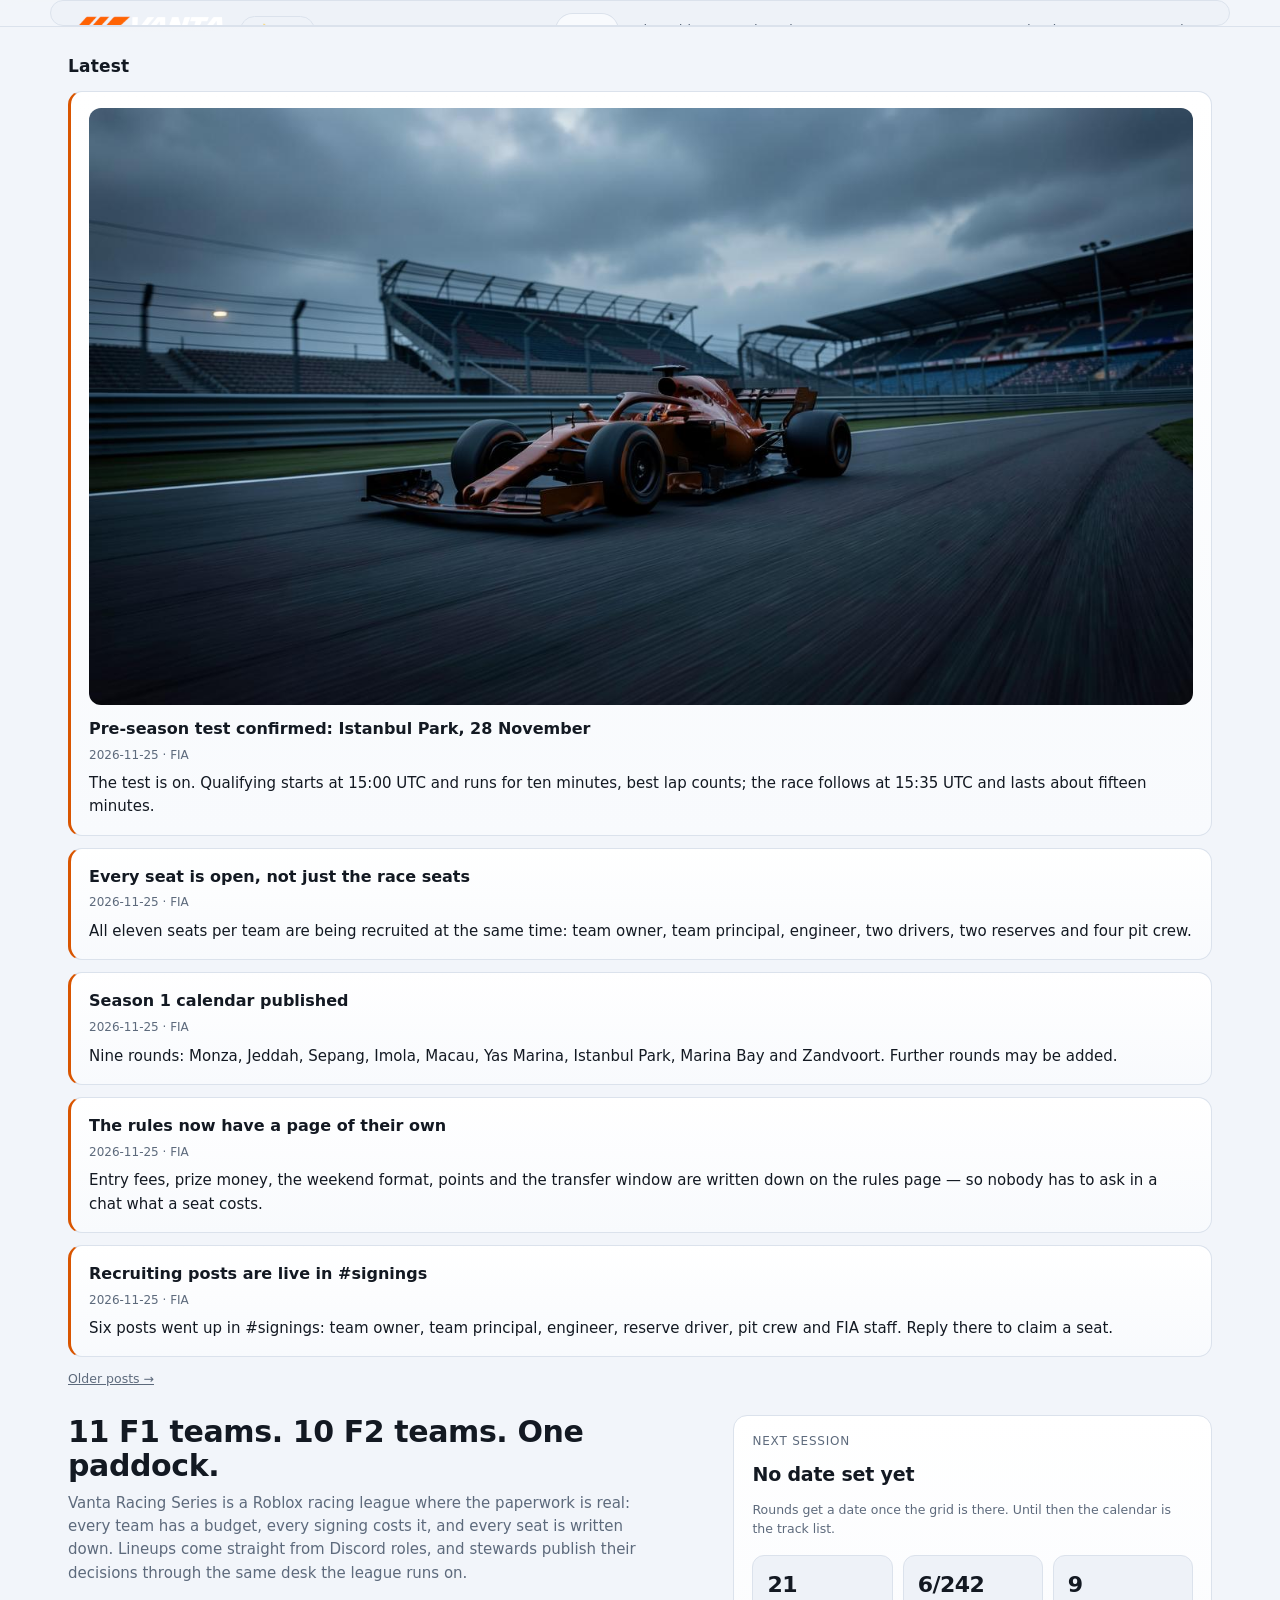
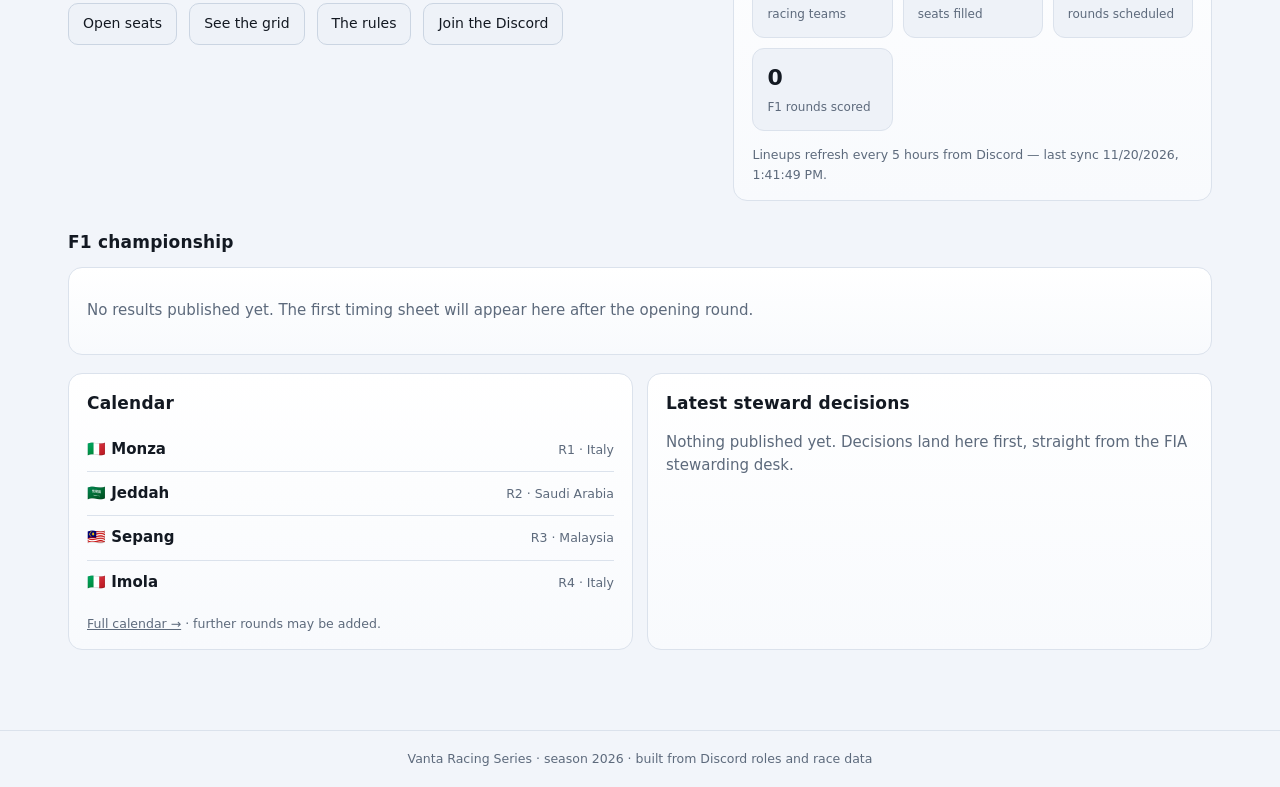
==== index.html @ ea8f4571 "Start the fantasy builder with two empty slots. The picker rendered nothing because the picks array " ====
<!DOCTYPE html>
<html lang="en">
<head>
  <meta charset="utf-8">
  <meta name="viewport" content="width=device-width, initial-scale=1">
  <title>Vanta Racing Series</title>
  <meta name="description" content="Vanta Racing Series — Roblox racing league with F1 and F2 divisions, the full grid, race standings, fantasy championship and a steward desk.">
  <link rel="icon" type="image/png" href="assets/favicon.png">
  <link rel="stylesheet" href="assets/style.css?v=20261126d">
</head>
<body>
  <main class="wrap"><div id="app"><p class="muted">Loading…</p></div></main>
  <script src="assets/app.js?v=20261126d"></script>
  <script>
    (async () => {
      const host = document.getElementById("app");
      try {
        const [cfg, lineups, results, schedule, decisions, news] = await Promise.all([
          VRS.json("data/config.json"),
          VRS.json("data/lineups.json"),
          VRS.json("data/results.json"),
          VRS.json("data/schedule.json"),
          VRS.json("data/decisions.json"),
          VRS.json("data/news.json").catch(() => ({ items: [] })),
        ]);
        const pal = await VRS.palette();
        VRS.shell(cfg, "index.html");

        const rounds = results.rounds || [];
        const teams = lineups.teams || [];
        const slots = cfg.slots || [];
        const racing = teams.filter((t) => t.division === "F1" || t.division === "F2");
        const slotApplies = (slot, team) =>
          slot.teams ? slot.teams.includes(team.key) : team.division !== "FIA";
        const seats = teams.reduce(
          (n, team) =>
            n +
            slots
              .filter((slot) => slotApplies(slot, team))
              .reduce((m, slot) => m + (slot.capacity || 1), 0),
          0
        );
        const filled = teams.reduce(
          (n, team) =>
            n + Object.values(team.slots || {}).reduce((m, slot) => m + (slot.members || []).length, 0),
          0
        );
        const calendar = (schedule.rounds || []).slice().sort((a, b) => a.round - b.round);
        const f1 = VRS.computeStandings(rounds, cfg, "F1");
        const top = f1.drivers.slice(0, 5);
        const latest = (decisions.decisions || []).slice(-3).reverse();
        const f1Teams = racing.filter((t) => t.division === "F1").length;
        const f2Teams = racing.filter((t) => t.division === "F2").length;
        const items = (news.items || [])
          .slice()
          .sort((a, b) => String(b.at || "").localeCompare(String(a.at || "")))
          .slice(0, 5);
        const next = VRS.nextEvent(schedule, cfg);

        host.innerHTML = `
          <h2 style="margin-top:0">Latest</h2>
          <div class="news">
            ${
              items.length
                ? items
                    .map(
                      (item) => `<article class="card newsitem">
                        ${
                          item.image
                            ? `<img src="${VRS.esc(item.image)}" alt="${VRS.esc(
                                item.imageAlt || ""
                              )}" loading="lazy" style="width:100%;height:auto;border-radius:12px;margin:0 0 12px;display:block">`
                            : ""
                        }
                        <h3>${VRS.esc(item.title || "Announcement")}</h3>
                        <p class="meta">${VRS.esc(String(item.at || "").slice(0, 10))}${
                        item.by ? ` · ${VRS.esc(item.by)}` : ""
                      }</p>
                        <p>${VRS.esc(String(item.body || "").split(/\n\s*\n/)[0])}</p>
                      </article>`
                    )
                    .join("") +
                  `<p class="small muted" style="margin:0"><a href="news.html">Older posts →</a></p>`
                : `<div class="card muted">Nothing published yet.</div>`
            }
          </div>

          <div class="hero" style="margin-top:26px">
            <div>
              <h1>${f1Teams} F1 teams. ${f2Teams} F2 teams. One paddock.</h1>
              <p class="lead">Vanta Racing Series is a Roblox racing league where the
              paperwork is real: every team has a budget, every signing costs it, and
              every seat is written down. Lineups come straight from Discord roles, and
              stewards publish their decisions through the same desk the league runs on.</p>
              <div class="row">
                <a class="btn" href="seats.html">Open seats</a>
                <a class="btn" href="grid.html">See the grid</a>
                <a class="btn" href="rules.html">The rules</a>
                ${cfg.discordInvite ? `<a class="btn" href="${VRS.esc(cfg.discordInvite)}" target="_blank" rel="noopener">Join the Discord</a>` : ""}
              </div>
            </div>
            <div class="card">
              ${VRS.countdown(next)}
              <div class="stats" style="margin-top:16px">
                <div class="stat"><b>${racing.length}</b><span>racing teams</span></div>
                <div class="stat"><b>${filled}/${seats}</b><span>seats filled</span></div>
                <div class="stat"><b>${calendar.length}</b><span>rounds scheduled</span></div>
                <div class="stat"><b>${f1.rounds}</b><span>F1 rounds scored</span></div>
              </div>
              <p class="small muted" style="margin:14px 0 0">Lineups refresh every
              ${VRS.esc(cfg.syncHours || 5)} hours from Discord${
                lineups.generatedAt
                  ? ` — last sync ${VRS.esc(new Date(lineups.generatedAt).toLocaleString())}`
                  : ""
              }.</p>
            </div>
          </div>

          <h2>F1 championship</h2>
          <div class="card">
            ${
              top.length
                ? `<table><thead><tr><th class="pos">#</th><th>Driver</th><th>Team</th>
                   <th class="num">Wins</th><th class="num">Podiums</th><th class="num">Pts</th></tr></thead>
                   <tbody>${top
                     .map(
                       (d, i) => `<tr><td class="pos">${i + 1}</td>
                       <td><b>${VRS.esc(d.driver)}</b></td>
                       <td class="muted"><span style="display:inline-block;width:8px;height:8px;border-radius:50%;background:${VRS.colorOf(
                         pal, d.team
                       )};margin-right:7px"></span>${VRS.esc(VRS.teamName(lineups, d.team))}</td>
                       <td class="num">${d.wins}</td><td class="num">${d.podiums}</td>
                       <td class="num"><b>${d.points}</b></td></tr>`
                     )
                     .join("")}</tbody></table>
                   <p class="small muted" style="margin:10px 0 0">
                   <a href="races.html">Full standings →</a></p>`
                : `<p class="muted">No results published yet. The first timing sheet
                   will appear here after the opening round.</p>`
            }
          </div>

          <div class="grid2" style="margin-top:18px">
            <div class="card">
              <h2 style="margin-top:0">Calendar</h2>
              ${
                calendar.length
                  ? `<ul class="list">${calendar
                      .slice(0, 4)
                      .map(
                        (r) => `<li><span class="spread">
                          <b>${VRS.esc(r.flag || "🏁")} ${VRS.esc(r.circuit || "TBA")}</b>
                          <span class="small muted">R${VRS.esc(r.round)} · ${VRS.esc(
                            r.country || ""
                          )}</span></span></li>`
                      )
                      .join("")}</ul>
                    <p class="small muted" style="margin:10px 0 0">
                    <a href="schedule.html">Full calendar →</a> · further rounds may be added.</p>`
                  : `<p class="muted">No rounds published yet. <a href="schedule.html">Calendar →</a></p>`
              }
            </div>
            <div class="card">
              <h2 style="margin-top:0">Latest steward decisions</h2>
              ${
                latest.length
                  ? `<ul class="list">${latest
                      .map(
                        (d) => `<li><b>${VRS.esc(d.subject || "—")}</b>
                        <span class="chip">R${VRS.esc(d.round)}</span>
                        <div class="small muted">${VRS.esc((d.text || "").slice(0, 140))}</div></li>`
                      )
                      .join("")}</ul>`
                  : `<p class="muted">Nothing published yet. Decisions land here first,
                     straight from the FIA stewarding desk.</p>`
              }
            </div>
          </div>`;
      } catch (error) {
        VRS.fail(host, error);
      }
    })();
  </script>
</body>
</html>
---- assets/style.css ----
:root {
  --bg: #0b0d10;
  --panel: #12161c;
  --panel-2: #171c24;
  --panel-3: #0e1218;
  --line: #242c38;
  --dash: #1c232d;
  --ink: #e8edf5;
  --muted: #8f9aab;
  --accent: #ff6a00;
  --green: #19c37d;
  --warn: #e0a800;
  --input-bg: #0b0f14;
  --btn-bg: #1b232e;
  --btn-hover: #222c39;
  --btn-line: #33404f;
  --row-hover: #0f141b;
  --glow: rgba(255, 106, 0, .16);
  --radius: 14px;
  color-scheme: dark;
}

:root[data-theme="light"] {
  --bg: #f2f5fa;
  --panel: #ffffff;
  --panel-2: #f8fafd;
  --panel-3: #eef2f8;
  --line: #dbe2ec;
  --dash: #e4eaf2;
  --ink: #131922;
  --muted: #5d6a7c;
  --accent: #d95500;
  --green: #0f9d63;
  --warn: #a87700;
  --input-bg: #ffffff;
  --btn-bg: #eef2f8;
  --btn-hover: #e3e9f2;
  --btn-line: #cbd5e2;
  --row-hover: #f6f9fd;
  --glow: rgba(217, 85, 0, .1);
  color-scheme: light;
}

* { box-sizing: border-box; }

body {
  margin: 0;
  background:
    radial-gradient(1100px 460px at 12% -10%, var(--glow) 0%, transparent 60%),
    var(--bg);
  color: var(--ink);
  font: 15px/1.55 "Segoe UI", system-ui, -apple-system, sans-serif;
}

a { color: inherit; }

.top {
  position: sticky; top: 0; z-index: 20;
  background: color-mix(in srgb, var(--bg) 88%, transparent);
  backdrop-filter: blur(10px);
  border-bottom: 1px solid var(--line);
}
.top .bar {
  max-width: 1180px; margin: 0 auto; padding: 12px 18px;
  display: flex; gap: 14px; align-items: center; flex-wrap: wrap;
}
.brand { display: block; line-height: 0; }
.brand img { height: 32px; width: auto; display: block; }
@media (max-width: 520px) { .brand img { height: 26px; } }
nav { display: flex; gap: 4px; flex-wrap: wrap; margin-left: auto; }
nav a {
  padding: 7px 12px; border-radius: 999px; text-decoration: none;
  color: var(--muted); font-size: 13.5px; white-space: nowrap;
}
nav a:hover { background: var(--panel-2); color: var(--ink); }
nav a.on { background: var(--panel-2); color: var(--ink); box-shadow: inset 0 0 0 1px var(--line); }

.themebtn {
  padding: 7px 11px; border-radius: 999px; font-size: 13px; line-height: 1;
  background: var(--panel-3); border: 1px solid var(--line); color: var(--muted);
  cursor: pointer; white-space: nowrap;
}
.themebtn:hover { background: var(--btn-hover); color: var(--ink); }

.wrap { max-width: 1180px; margin: 0 auto; padding: 26px 18px 80px; }

h1 { font-size: 30px; line-height: 1.15; margin: 0 0 8px; letter-spacing: -.4px; }
h2 { font-size: 17px; margin: 28px 0 12px; letter-spacing: .2px; }
h3 { font-size: 15px; margin: 0 0 6px; }
p.lead { color: var(--muted); max-width: 62ch; margin: 0 0 18px; }
.muted { color: var(--muted); }
.small { font-size: 12.5px; }

.card {
  background: linear-gradient(180deg, var(--panel) 0%, var(--panel-2) 100%);
  border: 1px solid var(--line);
  border-radius: var(--radius);
  padding: 16px 18px;
}

.row { display: flex; gap: 12px; flex-wrap: wrap; align-items: center; }
.spread { display: flex; justify-content: space-between; gap: 12px; align-items: baseline; flex-wrap: wrap; }

/* ---- news ---- */
.news { display: grid; gap: 12px; }
.newsitem { border-left: 3px solid var(--accent); }
.newsitem h3 { font-size: 16px; margin: 0 0 4px; }
.newsitem .meta { font-size: 12px; color: var(--muted); margin: 0 0 8px; }
.newsitem p { margin: 0; white-space: pre-wrap; }

/* ---- countdown ---- */
.countdown { display: grid; gap: 10px; }
.cdlabel { font-size: 12px; letter-spacing: .8px; text-transform: uppercase; color: var(--muted); }
.cdtitle { font-size: 19px; font-weight: 700; letter-spacing: -.2px; }
.cdgrid { display: grid; grid-template-columns: repeat(4, minmax(56px, 1fr)); gap: 8px; max-width: 380px; }
.cdcell {
  background: var(--panel-3); border: 1px solid var(--line); border-radius: 12px;
  padding: 10px 6px; text-align: center;
}
.cdcell b { display: block; font-size: 24px; letter-spacing: -.6px; font-variant-numeric: tabular-nums; }
.cdcell span { font-size: 10.5px; letter-spacing: .7px; text-transform: uppercase; color: var(--muted); }
.cddone { color: var(--green); font-weight: 700; }

/* ---- seat board ---- */
.seatgrid { display: grid; grid-template-columns: repeat(auto-fill, minmax(300px, 1fr)); gap: 12px; }
.seatcard { border-top: 3px solid var(--line); }
.seatcard .head { display: flex; justify-content: space-between; align-items: center; gap: 8px; margin-bottom: 4px; }
.seatcard .name { font-weight: 700; }
.seatcard .count { font-size: 12.5px; color: var(--muted); margin-bottom: 8px; }
.seatline {
  display: grid; grid-template-columns: 22px 96px 1fr; gap: 8px;
  align-items: baseline; padding: 4px 0; border-bottom: 1px dashed var(--dash);
}
.seatline:last-child { border-bottom: 0; }
.seatline .code { font-size: 12px; }
.seatline .role { font-size: 10.5px; letter-spacing: .6px; text-transform: uppercase; color: var(--muted); }
.seatline .who { font-size: 14px; }
.seatline .who.open { color: var(--muted); font-style: italic; }
.bar { height: 6px; border-radius: 999px; background: var(--panel-3); overflow: hidden; border: 1px solid var(--line); }
.bar > i { display: block; height: 100%; background: var(--accent); }

/* ---- rules ---- */
.rules { display: grid; gap: 14px; max-width: 78ch; }
.rules h2 { margin: 0 0 8px; font-size: 16px; }
.rules p, .rules li { color: var(--muted); }
.rules p { margin: 0 0 8px; }
.rules ul { margin: 0; padding-left: 20px; }
.rules li { margin-bottom: 4px; }
.rules b { color: var(--ink); }
.kv { display: grid; grid-template-columns: 1fr auto; gap: 6px 14px; font-size: 14px; }
.kv span { color: var(--muted); }
.kv b { text-align: right; font-variant-numeric: tabular-nums; }

.chip {
  display: inline-block; padding: 2px 8px; border-radius: 999px;
  font-size: 11.5px; font-weight: 700; letter-spacing: .4px;
  border: 1px solid var(--line); color: var(--muted); background: var(--panel-3);
}
.rwrap { overflow-x: auto; }
.rhead, .rrow {
  display: grid; min-width: 640px;
  grid-template-columns: 26px 1.3fr 1fr 30px 44px 1fr 84px;
  gap: 6px; align-items: center;
}
.rhead { padding: 0 4px 6px; }
.rrow { padding: 4px 0; border-bottom: 1px dashed var(--dash); }
.rrow input, .rrow select { padding: 6px 8px; font-size: 13px; }
.rpos { color: var(--muted); font-weight: 800; font-size: 12px; text-align: center; }
.rflag { display: flex; justify-content: center; }
.rflag input { width: auto; }
.rrow button.r { padding: 2px 6px; font-size: 12px; border-radius: 6px; }
.rmove { display: flex; gap: 3px; }

.circuits { display: grid; grid-template-columns: repeat(auto-fill, minmax(210px, 1fr)); gap: 12px; }
.circuit .flag { font-size: 30px; line-height: 1.1; }
.circuit h3 { font-size: 18px; margin: 6px 0 2px; }
.circuit:hover { border-color: var(--btn-line); }

.chip.f1 { color: #ffb3ba; border-color: #4a1f26; }
.chip.f2 { color: #a9d3ff; border-color: #1f3550; }
.chip.org { color: #cfd6de; border-color: #2a323d; }
.chip.open { color: #7ee2b4; border-color: #1d4a38; }
.chip.taken { color: #ffb4b4; border-color: #4a2323; }
.chip.demo { color: #ffd97a; border-color: #4a3d18; }
:root[data-theme="light"] .chip.f1 { color: #a11526; border-color: #f0c2c8; background: #fdf1f2; }
:root[data-theme="light"] .chip.f2 { color: #0b4f8a; border-color: #c2d9ef; background: #eff6fd; }
:root[data-theme="light"] .chip.org { color: #414c5c; border-color: #d7dee8; }
:root[data-theme="light"] .chip.open { color: #0b6b48; border-color: #bfe3d3; background: #effaf5; }
:root[data-theme="light"] .chip.taken { color: #a11f1f; border-color: #f0c8c8; background: #fdf1f1; }
:root[data-theme="light"] .chip.demo { color: #7a5b00; border-color: #ecdcae; background: #fdf8e8; }

.teams { display: grid; grid-template-columns: repeat(auto-fill, minmax(268px, 1fr)); gap: 12px; }
.team { display: flex; flex-direction: column; gap: 10px; border-top: 3px solid var(--line); }
.team .head { display: flex; justify-content: space-between; align-items: center; gap: 8px; }
.team .name { font-weight: 700; }
.slot {
  display: grid; grid-template-columns: 20px 88px 1fr; gap: 8px;
  align-items: baseline; padding: 3px 0; border-bottom: 1px dashed var(--dash);
}
.slot:last-child { border-bottom: 0; }
.slot .code { font-weight: 800; font-size: 11px; color: var(--muted); }
.slot .seat {
  color: var(--muted); font-size: 10.5px; letter-spacing: .6px;
  text-transform: uppercase; white-space: nowrap; overflow: hidden; text-overflow: ellipsis;
}
.slot .who { color: var(--ink); }
.slot .who.vacant { color: var(--muted); font-style: italic; }

table { width: 100%; border-collapse: collapse; }
th, td { text-align: left; padding: 9px 10px; border-bottom: 1px solid var(--line); font-size: 14px; }
th { color: var(--muted); font-weight: 600; font-size: 12px; letter-spacing: .5px; text-transform: uppercase; }
tbody tr:hover { background: var(--row-hover); }
td.num, th.num { text-align: right; font-variant-numeric: tabular-nums; }
.pos { font-weight: 800; color: var(--muted); width: 44px; }

.tabs { display: flex; gap: 6px; margin: 0 0 14px; }
.tabs button { background: var(--panel-3); border: 1px solid var(--line); color: var(--muted); }
.tabs button.on { background: var(--btn-bg); color: var(--ink); border-color: var(--btn-line); }

button, .btn {
  cursor: pointer; font: inherit; font-size: 14px;
  padding: 9px 14px; border-radius: 10px;
  border: 1px solid var(--btn-line); background: var(--btn-bg); color: var(--ink);
  text-decoration: none; display: inline-block;
}
button:hover, .btn:hover { background: var(--btn-hover); }
button.primary { background: var(--accent); border-color: #cc5500; color: #fff; font-weight: 700; }
button.primary:hover { filter: brightness(1.08); }
button:disabled { opacity: .45; cursor: not-allowed; }

label.field { display: block; margin-bottom: 10px; }
label.field span { display: block; color: var(--muted); font-size: 12.5px; margin-bottom: 4px; }
input, select, textarea {
  width: 100%; padding: 9px 11px; border-radius: 10px;
  border: 1px solid var(--line); background: var(--input-bg); color: var(--ink);
  font: inherit; font-size: 14px;
}
textarea { min-height: 84px; resize: vertical; }
.grid2 { display: grid; grid-template-columns: 1fr 1fr; gap: 0 14px; }
@media (max-width: 640px) { .grid2 { grid-template-columns: 1fr; } }

.pill {
  display: inline-flex; align-items: center; gap: 6px;
  padding: 6px 10px; border-radius: 999px; background: var(--panel-3);
  border: 1px solid var(--line); font-size: 12.5px; color: var(--muted);
}
.pill b { color: var(--ink); }

.err { border: 1px solid #5a1f26; background: #1a0f12; color: #ffb3ba; padding: 12px 14px; border-radius: 12px; }
.ok { border: 1px solid #1d4a38; background: #0e1a15; color: #8fe6bd; padding: 12px 14px; border-radius: 12px; }
.warn { border: 1px solid #4a3d18; background: #1a160c; color: #ffd97a; padding: 12px 14px; border-radius: 12px; }
:root[data-theme="light"] .err { background: #fdf2f3; color: #8c1c26; border-color: #f0c3c8; }
:root[data-theme="light"] .ok { background: #f0fbf5; color: #0b6b48; border-color: #bfe3d3; }
:root[data-theme="light"] .warn { background: #fdf8e8; color: #7a5b00; border-color: #ecdcae; }

.codebox {
  font-family: "Cascadia Mono", Consolas, monospace; font-size: 18px; letter-spacing: 2px;
  padding: 12px 16px; border-radius: 12px; background: var(--input-bg);
  border: 1px dashed #3a4a5e; display: inline-block;
}

.hero { display: grid; grid-template-columns: 1.15fr .85fr; gap: 18px; align-items: start; }
@media (max-width: 880px) { .hero { grid-template-columns: 1fr; } }

.stats { display: grid; grid-template-columns: repeat(auto-fit, minmax(120px, 1fr)); gap: 10px; }
.stat { background: var(--panel-3); border: 1px solid var(--line); border-radius: 12px; padding: 12px 14px; }
.stat b { display: block; font-size: 22px; letter-spacing: -.5px; }
.stat span { color: var(--muted); font-size: 12px; }

.list { list-style: none; margin: 0; padding: 0; }
.list li { padding: 10px 0; border-bottom: 1px solid var(--line); }
.list li:last-child { border-bottom: 0; }

footer { border-top: 1px solid var(--line); color: var(--muted); font-size: 12.5px; padding: 18px; text-align: center; }
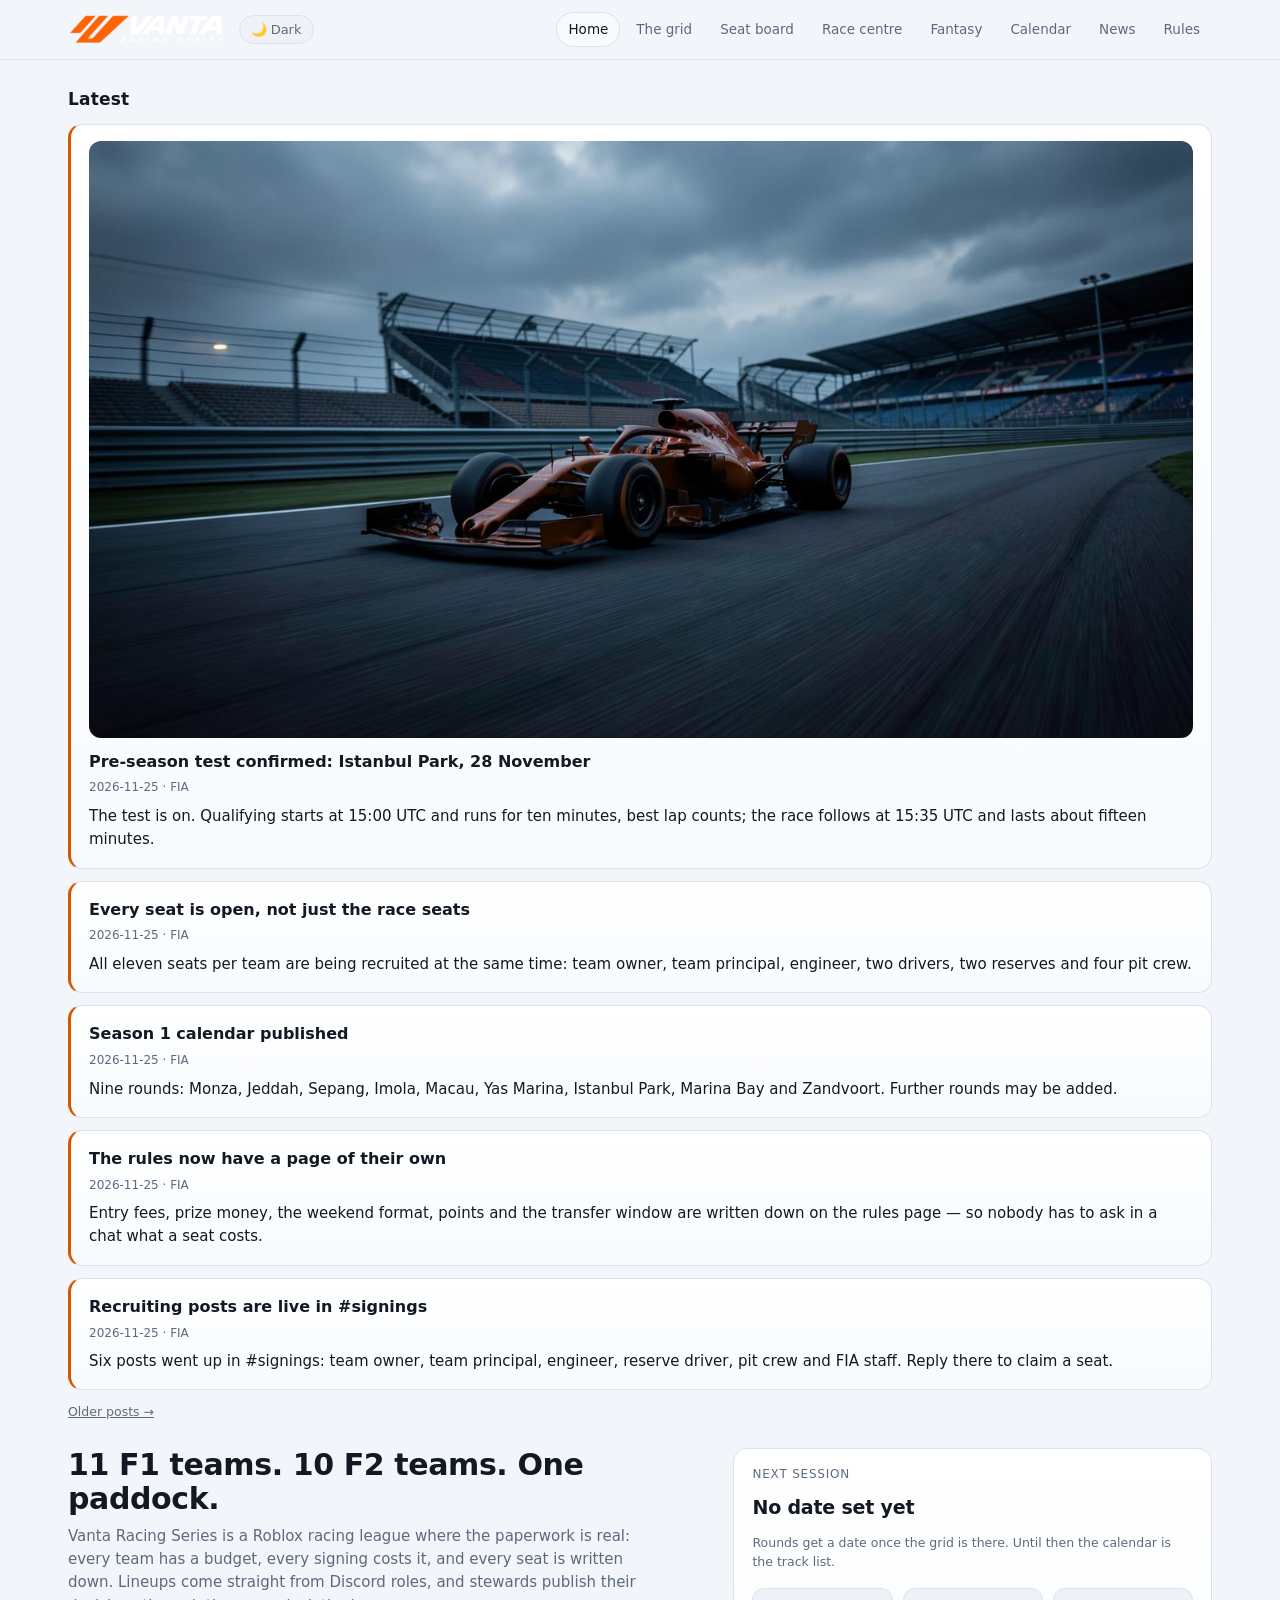
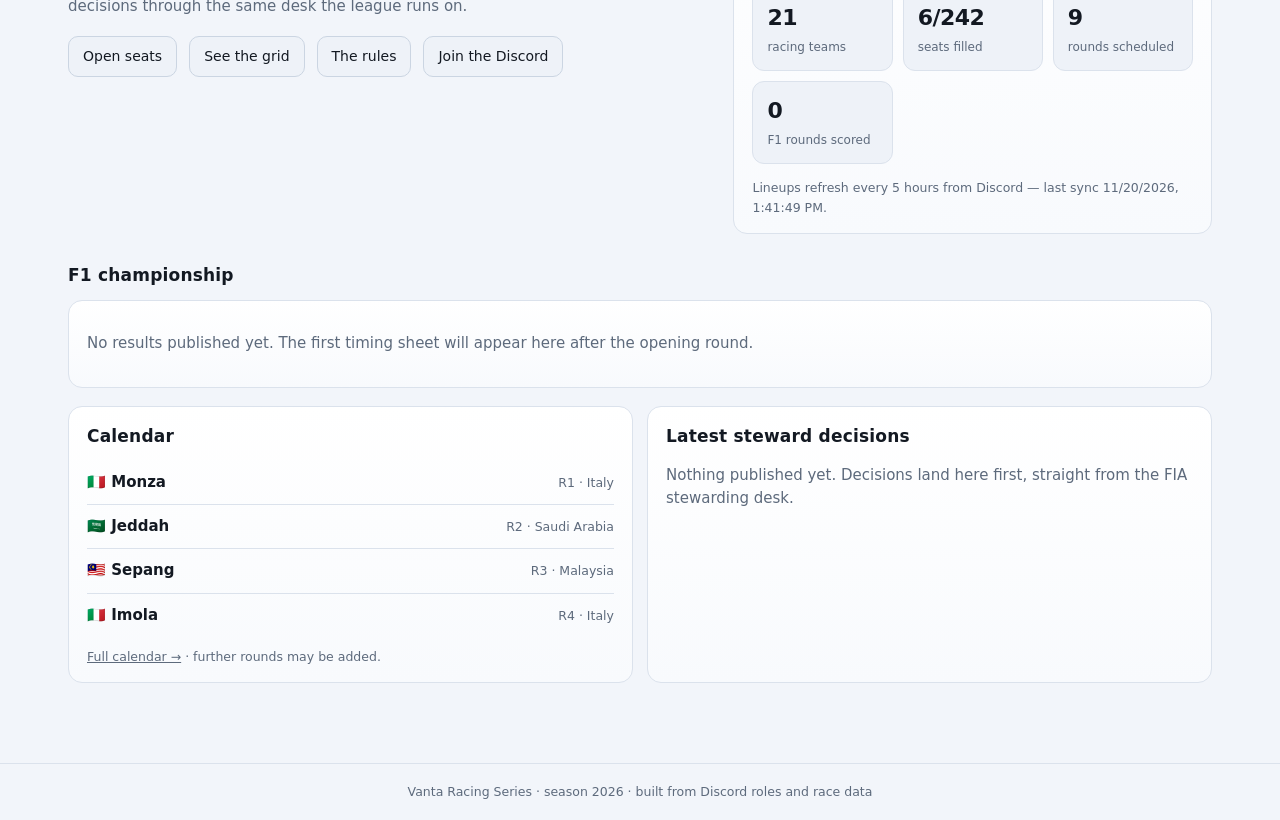
==== commit 9d048b0b: "Stop the progress-bar class from crushing the header. The header reused `.bar`, which is the 6px sea" ====
--- a/index.html
+++ b/index.html
@@ -6,11 +6,11 @@
   <title>Vanta Racing Series</title>
   <meta name="description" content="Vanta Racing Series — Roblox racing league with F1 and F2 divisions, the full grid, race standings, fantasy championship and a steward desk.">
   <link rel="icon" type="image/png" href="assets/favicon.png">
-  <link rel="stylesheet" href="assets/style.css?v=20261126d">
+  <link rel="stylesheet" href="assets/style.css?v=20261126h">
 </head>
 <body>
   <main class="wrap"><div id="app"><p class="muted">Loading…</p></div></main>
-  <script src="assets/app.js?v=20261126d"></script>
+  <script src="assets/app.js?v=20261126h"></script>
   <script>
     (async () => {
       const host = document.getElementById("app");
--- a/assets/style.css
+++ b/assets/style.css
@@ -60,7 +60,7 @@
   backdrop-filter: blur(10px);
   border-bottom: 1px solid var(--line);
 }
-.top .bar {
+.top .topbar {
   max-width: 1180px; margin: 0 auto; padding: 12px 18px;
   display: flex; gap: 14px; align-items: center; flex-wrap: wrap;
 }
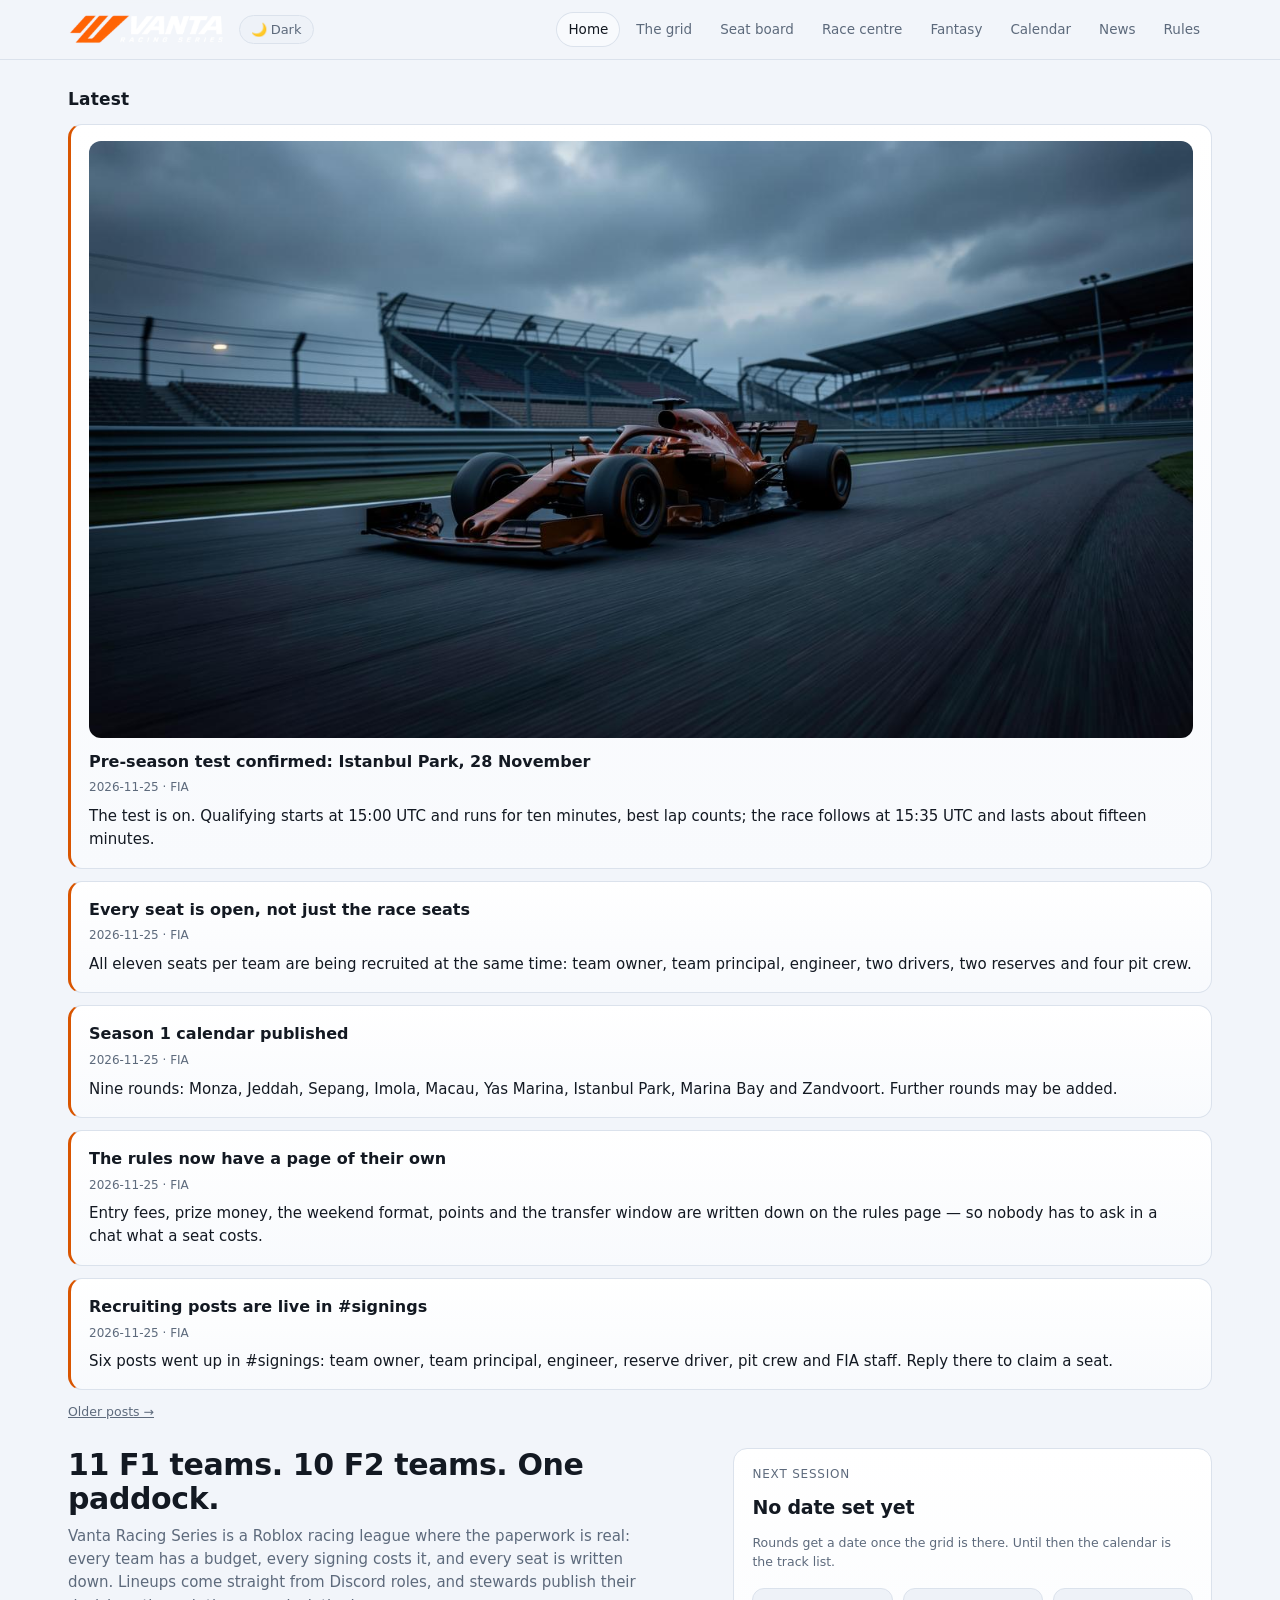
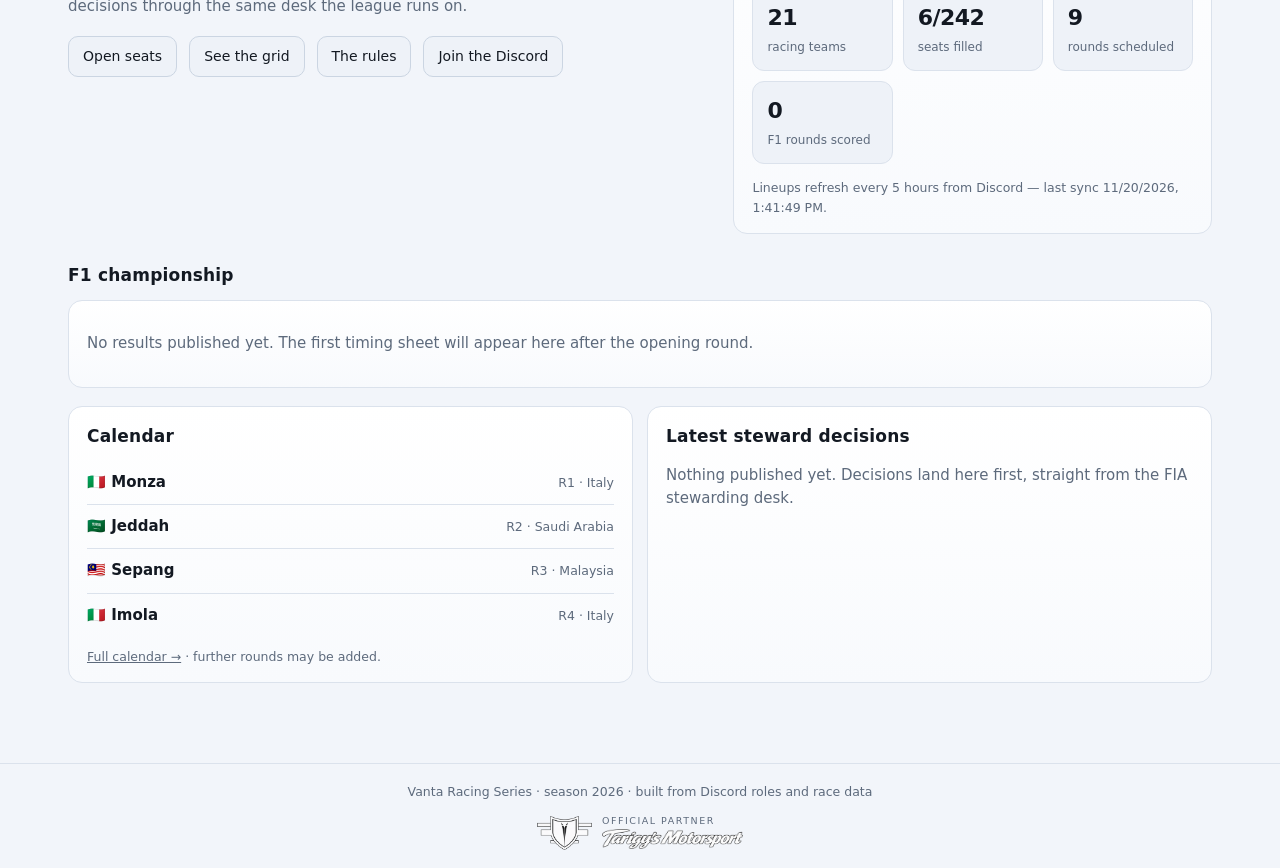
==== commit 8c9519b5: "Credit Tarigy's Motorsport in the footer as the official partner." ====
--- a/index.html
+++ b/index.html
@@ -6,11 +6,11 @@
   <title>Vanta Racing Series</title>
   <meta name="description" content="Vanta Racing Series — Roblox racing league with F1 and F2 divisions, the full grid, race standings, fantasy championship and a steward desk.">
   <link rel="icon" type="image/png" href="assets/favicon.png">
-  <link rel="stylesheet" href="assets/style.css?v=20261126h">
+  <link rel="stylesheet" href="assets/style.css?v=20261127a">
 </head>
 <body>
   <main class="wrap"><div id="app"><p class="muted">Loading…</p></div></main>
-  <script src="assets/app.js?v=20261126h"></script>
+  <script src="assets/app.js?v=20261127a"></script>
   <script>
     (async () => {
       const host = document.getElementById("app");
--- a/assets/style.css
+++ b/assets/style.css
@@ -272,3 +272,10 @@
 .list li:last-child { border-bottom: 0; }
 
 footer { border-top: 1px solid var(--line); color: var(--muted); font-size: 12.5px; padding: 18px; text-align: center; }
+
+.partner { display: flex; align-items: center; justify-content: center; gap: 10px; margin-top: 14px; }
+.partner-mark { height: 34px; width: auto; opacity: .9; }
+.partner-text { display: flex; flex-direction: column; align-items: flex-start; gap: 3px; text-align: left; }
+.partner-label { font-size: 9.5px; letter-spacing: .16em; text-transform: uppercase; color: var(--muted); line-height: 1; }
+.partner-word { height: 20px; width: auto; }
+@media (max-width: 480px) { .partner-mark { height: 28px; } .partner-word { height: 17px; } }
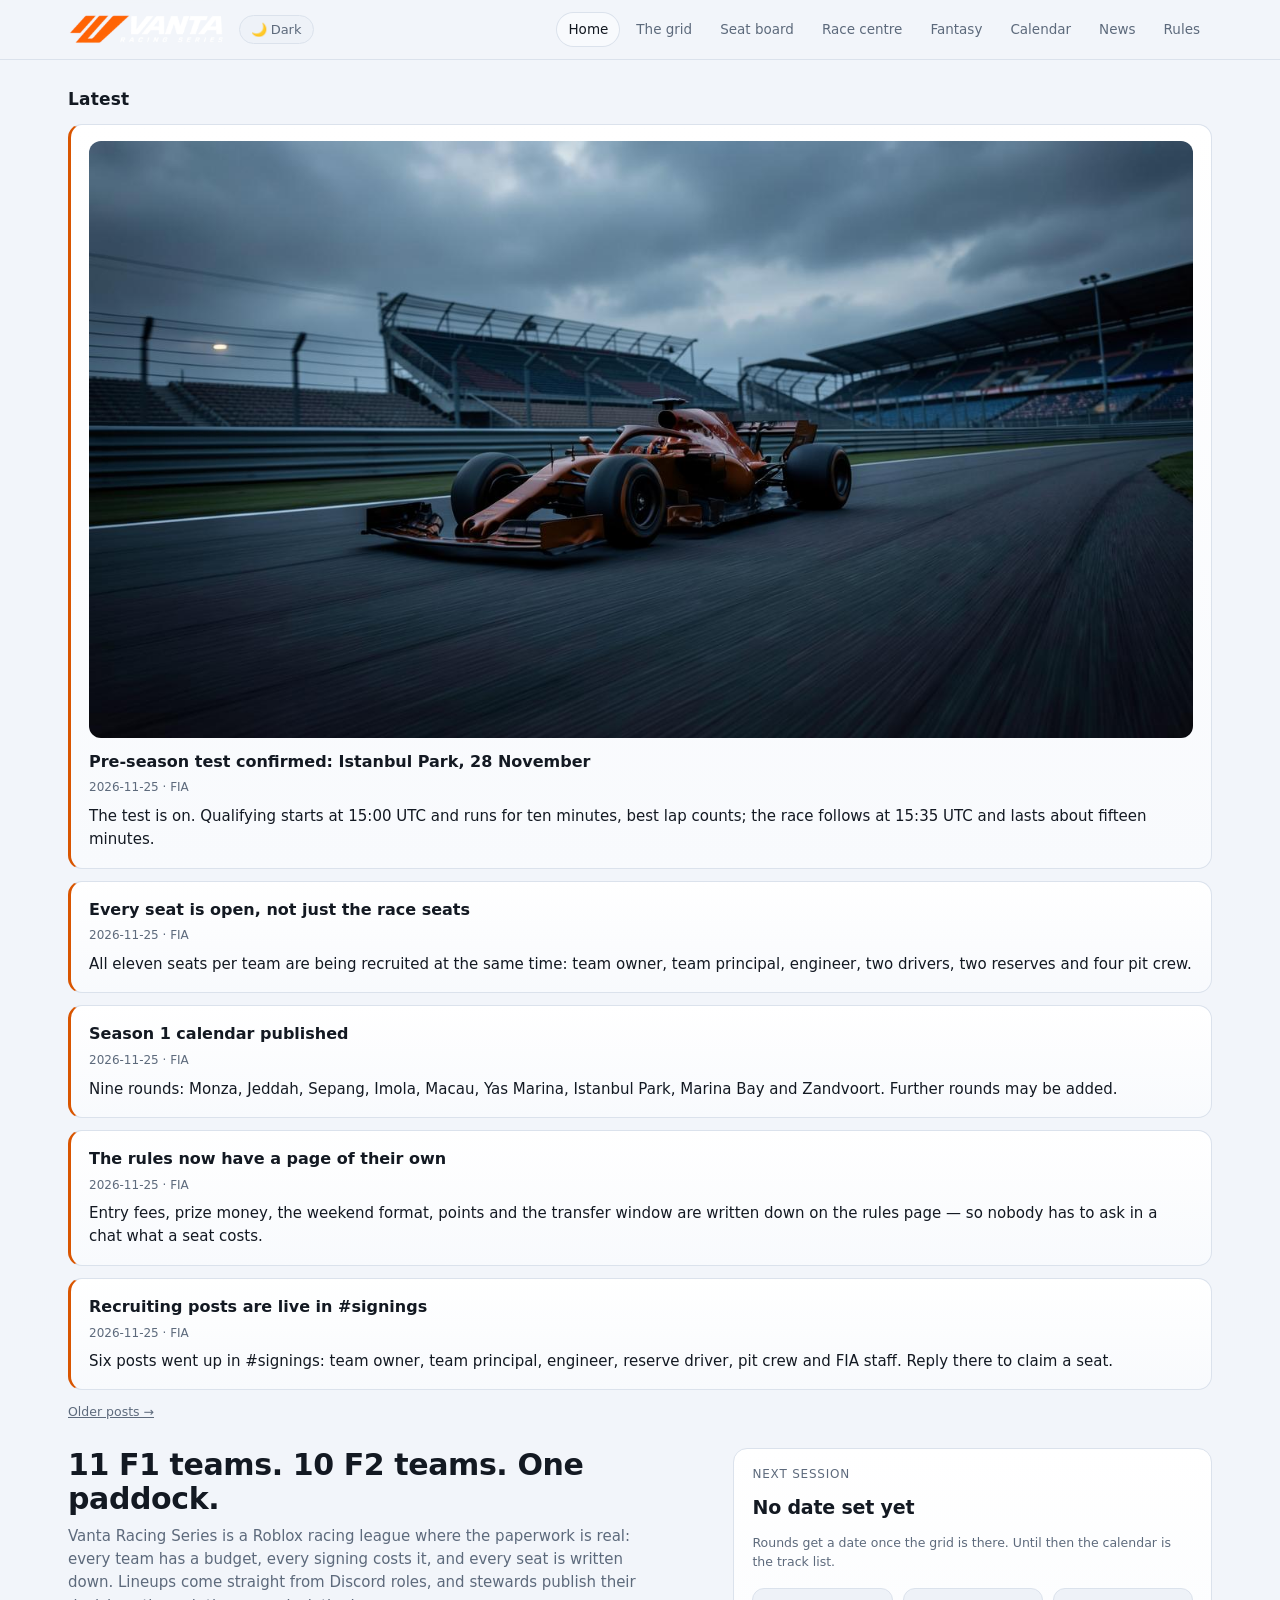
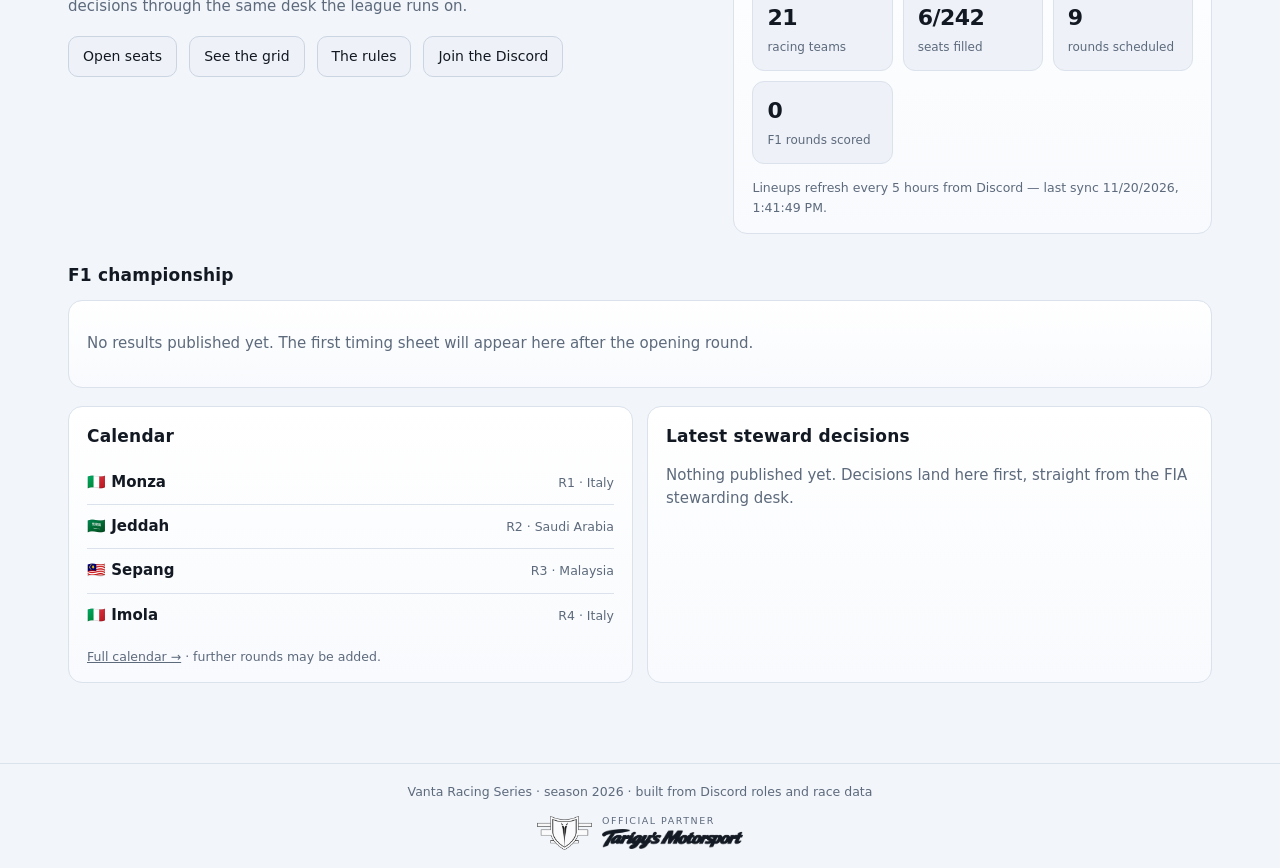
==== commit fa5cc5d2: "Give the partner mark a dark cut for the light theme, and add it to the posters." ====
--- a/index.html
+++ b/index.html
@@ -6,11 +6,11 @@
   <title>Vanta Racing Series</title>
   <meta name="description" content="Vanta Racing Series — Roblox racing league with F1 and F2 divisions, the full grid, race standings, fantasy championship and a steward desk.">
   <link rel="icon" type="image/png" href="assets/favicon.png">
-  <link rel="stylesheet" href="assets/style.css?v=20261127a">
+  <link rel="stylesheet" href="assets/style.css?v=20261127b">
 </head>
 <body>
   <main class="wrap"><div id="app"><p class="muted">Loading…</p></div></main>
-  <script src="assets/app.js?v=20261127a"></script>
+  <script src="assets/app.js?v=20261127b"></script>
   <script>
     (async () => {
       const host = document.getElementById("app");
--- a/assets/style.css
+++ b/assets/style.css
@@ -278,4 +278,7 @@
 .partner-text { display: flex; flex-direction: column; align-items: flex-start; gap: 3px; text-align: left; }
 .partner-label { font-size: 9.5px; letter-spacing: .16em; text-transform: uppercase; color: var(--muted); line-height: 1; }
 .partner-word { height: 20px; width: auto; }
-@media (max-width: 480px) { .partner-mark { height: 28px; } .partner-word { height: 17px; } }
+.partner-word-ink { display: none; }
+:root[data-theme="light"] .partner-word { display: none; }
+:root[data-theme="light"] .partner-word-ink { display: inline-block; }
+@media (max-width: 480px) { .partner-mark { height: 28px; } .partner-word, .partner-word-ink { height: 17px; } }
